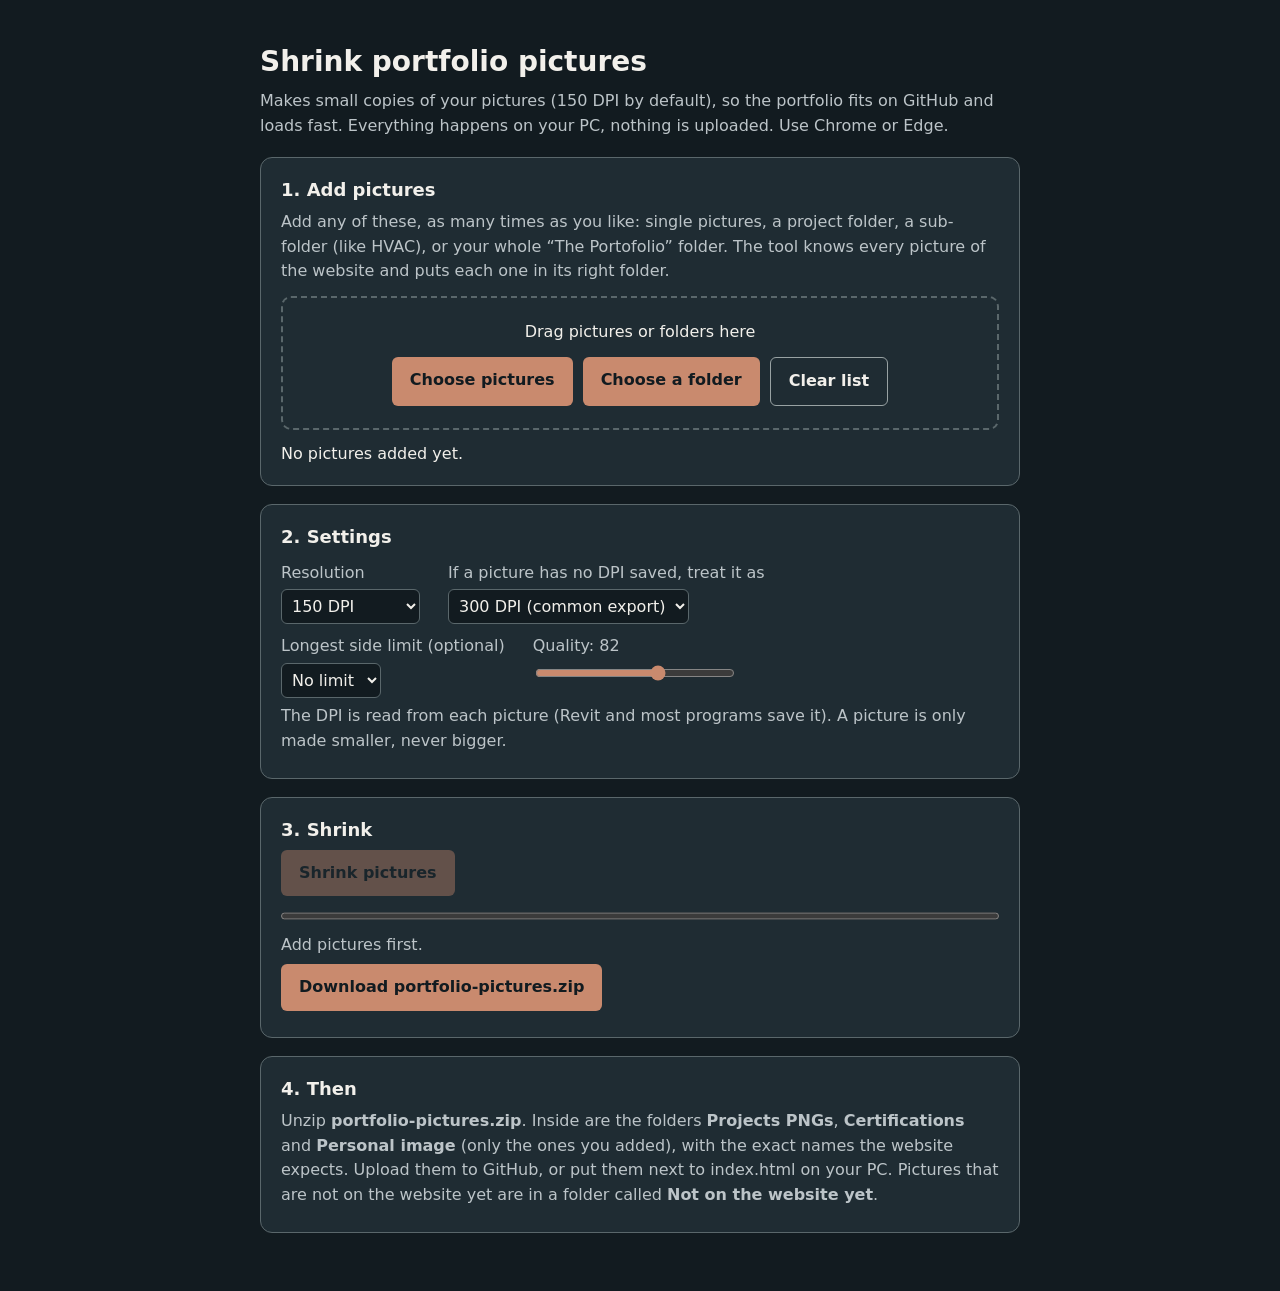
==== tools/shrink-pictures.html @ 9acc0336 "Add files via upload" ====
<!doctype html>
<html lang="en">
<head>
<meta charset="utf-8">
<meta name="viewport" content="width=device-width, initial-scale=1">
<title>Shrink portfolio pictures</title>
<style>
:root{color-scheme:dark}
body{margin:0;background:#121B20;color:#F2F0EB;font:16px/1.55 "Segoe UI",system-ui,sans-serif;padding:40px 20px}
main{max-width:760px;margin:0 auto}
h1{font-size:28px;margin:0 0 6px}
p{color:#BCC4C8;margin:6px 0}
.box{background:#1F2C33;border:1px solid #5A676B;border-radius:12px;padding:18px 20px;margin:18px 0}
.box strong{font-size:18px}
.drop{border:2px dashed #5A676B;border-radius:10px;padding:22px;text-align:center;margin-top:12px;transition:border-color .2s,background .2s}
.drop.over{border-color:#C98A6E;background:rgba(201,138,110,.08)}
.btns{display:flex;gap:10px;flex-wrap:wrap;justify-content:center;margin-top:12px}
button,.btn,label.pick{display:inline-block;background:#C98A6E;color:#121B20;border:0;border-radius:6px;padding:11px 18px;font:inherit;font-weight:700;cursor:pointer;text-decoration:none}
button.ghost{background:transparent;color:#F2F0EB;border:1px solid #98A2A3}
button:disabled{opacity:.4;cursor:default}
input[type=file]{display:none}
select{font:inherit;padding:6px;background:#121B20;color:#F2F0EB;border:1px solid #5A676B;border-radius:6px}
input[type=range]{accent-color:#C98A6E;width:200px}
progress{width:100%;height:14px;accent-color:#C98A6E}
.row{display:flex;gap:28px;flex-wrap:wrap}
.lab{display:block;margin:10px 0 4px;color:#BCC4C8}
#summary{margin-top:12px;color:#F2F0EB}
#log{font:13px/1.5 Consolas,monospace;color:#DDA98F;max-height:220px;overflow:auto;white-space:pre-wrap;margin-top:8px}
</style>
</head>
<body>
<main>
<h1>Shrink portfolio pictures</h1>
<p>Makes small copies of your pictures (150 DPI by default), so the portfolio fits on GitHub and loads fast. Everything happens on your PC, nothing is uploaded. Use Chrome or Edge.</p>

<div class="box">
  <strong>1. Add pictures</strong>
  <p>Add any of these, as many times as you like: single pictures, a project folder, a sub-folder (like HVAC), or your whole “The Portofolio” folder. The tool knows every picture of the website and puts each one in its right folder.</p>
  <div class="drop" id="drop">
    Drag pictures or folders here
    <div class="btns">
      <label class="pick" for="pickFiles">Choose pictures</label>
      <label class="pick" for="pickFolder">Choose a folder</label>
      <button class="ghost" id="clear" type="button">Clear list</button>
    </div>
  </div>
  <input type="file" id="pickFiles" multiple accept=".png,.jpg,.jpeg">
  <input type="file" id="pickFolder" webkitdirectory multiple>
  <div id="summary">No pictures added yet.</div>
</div>

<div class="box">
  <strong>2. Settings</strong>
  <div class="row">
    <div><label class="lab" for="dpi">Resolution</label>
      <select id="dpi"><option value="0">Keep original</option><option value="100">100 DPI</option><option value="150" selected>150 DPI</option><option value="200">200 DPI</option><option value="300">300 DPI</option></select></div>
    <div><label class="lab" for="assume">If a picture has no DPI saved, treat it as</label>
      <select id="assume"><option value="300" selected>300 DPI (common export)</option><option value="200">200 DPI</option><option value="600">600 DPI</option><option value="0">Don’t resize it</option></select></div>
  </div>
  <div class="row">
    <div><label class="lab" for="max">Longest side limit (optional)</label>
      <select id="max"><option value="0" selected>No limit</option><option value="2800">2800 px</option><option value="3600">3600 px</option><option value="5000">5000 px</option></select></div>
    <div><label class="lab" for="q">Quality: <span id="qv">82</span></label><input type="range" id="q" min="60" max="95" value="82"></div>
  </div>
  <p>The DPI is read from each picture (Revit and most programs save it). A picture is only made smaller, never bigger.</p>
</div>

<div class="box">
  <strong>3. Shrink</strong>
  <p><button id="go" type="button" disabled>Shrink pictures</button></p>
  <progress id="bar" value="0" max="1"></progress>
  <p id="status">Add pictures first.</p>
  <p><a id="dl" class="btn" hidden>Download portfolio-pictures.zip</a></p>
  <div id="log"></div>
</div>

<div class="box">
  <strong>4. Then</strong>
  <p>Unzip <b>portfolio-pictures.zip</b>. Inside are the folders <b>Projects PNGs</b>, <b>Certifications</b> and <b>Personal image</b> (only the ones you added), with the exact names the website expects. Upload them to GitHub, or put them next to index.html on your PC. Pictures that are not on the website yet are in a folder called <b>Not on the website yet</b>.</p>
</div>
</main>

<script src="../assets/js/data.js"></script>
<script>
/*ZIP-START*/
/* A tiny ZIP writer (files are stored as they are: WebP is already compressed). */
var CRC_TABLE = (function () {
  var t = new Uint32Array(256);
  for (var n = 0; n < 256; n++) { var c = n; for (var k = 0; k < 8; k++) c = (c & 1) ? (0xEDB88320 ^ (c >>> 1)) : (c >>> 1); t[n] = c >>> 0; }
  return t;
})();
function crc32(data) {
  var c = 0xFFFFFFFF;
  for (var i = 0; i < data.length; i++) c = CRC_TABLE[(c ^ data[i]) & 0xFF] ^ (c >>> 8);
  return (c ^ 0xFFFFFFFF) >>> 0;
}
function ZipWriter() { this.parts = []; this.entries = []; this.offset = 0; }
ZipWriter.prototype.add = function (name, data) {
  var nameBytes = new TextEncoder().encode(name), crc = crc32(data), now = new Date();
  var time = (now.getHours() << 11) | (now.getMinutes() << 5) | (now.getSeconds() >> 1);
  var date = ((now.getFullYear() - 1980) << 9) | ((now.getMonth() + 1) << 5) | now.getDate();
  var h = new DataView(new ArrayBuffer(30));
  h.setUint32(0, 0x04034b50, true); h.setUint16(4, 20, true); h.setUint16(6, 0x0800, true); h.setUint16(8, 0, true);
  h.setUint16(10, time, true); h.setUint16(12, date, true); h.setUint32(14, crc, true);
  h.setUint32(18, data.length, true); h.setUint32(22, data.length, true); h.setUint16(26, nameBytes.length, true); h.setUint16(28, 0, true);
  this.parts.push(h.buffer, nameBytes, data);
  this.entries.push({ nameBytes: nameBytes, crc: crc, size: data.length, offset: this.offset, time: time, date: date });
  this.offset += 30 + nameBytes.length + data.length;
};
ZipWriter.prototype.finish = function () {
  var cd = [], cdSize = 0;
  this.entries.forEach(function (e) {
    var c = new DataView(new ArrayBuffer(46));
    c.setUint32(0, 0x02014b50, true); c.setUint16(4, 20, true); c.setUint16(6, 20, true); c.setUint16(8, 0x0800, true); c.setUint16(10, 0, true);
    c.setUint16(12, e.time, true); c.setUint16(14, e.date, true); c.setUint32(16, e.crc, true);
    c.setUint32(20, e.size, true); c.setUint32(24, e.size, true); c.setUint16(28, e.nameBytes.length, true);
    c.setUint16(30, 0, true); c.setUint16(32, 0, true); c.setUint16(34, 0, true); c.setUint16(36, 0, true); c.setUint32(38, 0, true); c.setUint32(42, e.offset, true);
    cd.push(c.buffer, e.nameBytes); cdSize += 46 + e.nameBytes.length;
  });
  var end = new DataView(new ArrayBuffer(22));
  end.setUint32(0, 0x06054b50, true); end.setUint16(4, 0, true); end.setUint16(6, 0, true);
  end.setUint16(8, this.entries.length, true); end.setUint16(10, this.entries.length, true);
  end.setUint32(12, cdSize, true); end.setUint32(16, this.offset, true); end.setUint16(20, 0, true);
  return new Blob(this.parts.concat(cd, [end.buffer]), { type: 'application/zip' });
};
/*ZIP-END*/

/*MATCH-START*/
/* Every picture the website uses, from assets/js/data.js */
var EXPECTED = [], BY_NAME = {};
function addExpected(path) {
  var e = { path: path, segs: path.toLowerCase().split('/') };
  EXPECTED.push(e);
  var n = e.segs[e.segs.length - 1];
  (BY_NAME[n] = BY_NAME[n] || []).push(e);
}
function loadExpected() {
  if (typeof PROJECTS === 'undefined') return false;
  PROJECTS.forEach(function (p) {
    (function walk(groups) {
      groups.forEach(function (g) {
        (g.files || []).forEach(function (f) { addExpected('Projects PNGs/' + p.root + '/' + g.dir + '/' + f); });
        walk(g.children || []);
      });
    })(p.groups);
  });
  (typeof CERTIFICATES !== 'undefined' ? CERTIFICATES : []).forEach(function (c) { addExpected('Certifications/' + c.file); });
  addExpected('Personal image/M');
  return true;
}
/* Finds where a picture belongs, from its name and the folders around it.
   rel = "ASTER Mall/DRAIN/x.png", "HVAC/x.png" or just "x.png" */
function placeFor(rel) {
  var segs = rel.replace(/\\/g, '/').split('/').filter(Boolean).map(function (s) { return s.toLowerCase(); });
  segs[segs.length - 1] = segs[segs.length - 1].replace(/\.(png|jpe?g|webp)$/i, '');
  var cands = BY_NAME[segs[segs.length - 1]] || [];
  if (!cands.length) return { status: 'other' };
  var best = 0, hits = [];
  cands.forEach(function (e) {
    var L = 0;
    while (L < segs.length && L < e.segs.length && segs[segs.length - 1 - L] === e.segs[e.segs.length - 1 - L]) L++;
    if (L > best) { best = L; hits = [e]; } else if (L === best) hits.push(e);
  });
  if (hits.length === 1) return { status: 'ok', path: hits[0].path };
  return { status: 'unclear', options: hits.map(function (e) { return e.path; }) };
}
/*MATCH-END*/

var HAVE_DATA = loadExpected();
var items = [], seen = {};
function $(id) { return document.getElementById(id); }
function mb(n) { return (n / 1048576).toFixed(1); }
function log(t) { $('log').textContent += t + '\n'; }
var WEBP = document.createElement('canvas').toDataURL('image/webp').indexOf('data:image/webp') === 0;
var TYPE = WEBP ? 'image/webp' : 'image/jpeg', EXT = WEBP ? '.webp' : '.jpg';

function addFiles(list) {
  list.forEach(function (x) {
    if (!/\.(png|jpe?g)$/i.test(x.file.name)) return;
    var rel = (x.rel || x.file.name).replace(/\\/g, '/');
    var place = HAVE_DATA ? placeFor(rel) : { status: 'other' };
    var key = place.status === 'ok' ? place.path.toLowerCase() : rel.toLowerCase();
    if (seen[key]) return;
    seen[key] = true;
    items.push({ file: x.file, rel: rel, place: place });
  });
  showSummary();
}
function showSummary() {
  var ok = items.filter(function (i) { return i.place.status === 'ok'; });
  var other = items.filter(function (i) { return i.place.status === 'other'; });
  var unclear = items.filter(function (i) { return i.place.status === 'unclear'; });
  var size = items.reduce(function (s, i) { return s + i.file.size; }, 0);
  $('summary').textContent = items.length
    ? items.length + ' pictures added (' + mb(size) + ' MB): ' + ok.length + ' placed in their website folders' +
      (other.length ? ', ' + other.length + ' not on the website yet' : '') + (unclear.length ? ', ' + unclear.length + ' unclear (skipped, see below)' : '') + '.'
    : 'No pictures added yet.';
  $('log').textContent = '';
  if (!HAVE_DATA) log('Note: assets/js/data.js was not found. Keep this tool inside the Portfolio "tools" folder so it can place the pictures.');
  unclear.forEach(function (i) {
    log('Unclear: ' + i.rel + ' (the same name is in ' + i.place.options.length + ' folders, e.g. ' + i.place.options.slice(0, 2).join(' and ') + '). Add its bigger folder instead.');
  });
  $('go').disabled = !(ok.length + other.length);
  $('status').textContent = items.length ? 'Ready. Click “Shrink pictures”, or add more.' : 'Add pictures first.';
  $('dl').hidden = true;
}

$('pickFiles').onchange = function () {
  addFiles(Array.prototype.map.call(this.files, function (f) { return { file: f, rel: f.name }; })); this.value = '';
};
$('pickFolder').onchange = function () {
  addFiles(Array.prototype.map.call(this.files, function (f) { return { file: f, rel: f.webkitRelativePath || f.name }; })); this.value = '';
};
$('clear').onclick = function () { items = []; seen = {}; showSummary(); };

/* drag and drop of pictures and folders */
function readEntry(entry, out) {
  return new Promise(function (res) {
    if (entry.isFile) {
      entry.file(function (f) { out.push({ file: f, rel: entry.fullPath.replace(/^\//, '') }); res(); }, function () { res(); });
    } else if (entry.isDirectory) {
      var reader = entry.createReader(), all = [];
      (function more() {
        reader.readEntries(function (es) {
          if (!es.length) { Promise.all(all.map(function (e) { return readEntry(e, out); })).then(function () { res(); }); }
          else { all = all.concat(Array.prototype.slice.call(es)); more(); }
        }, function () { res(); });
      })();
    } else res();
  });
}
var drop = $('drop');
['dragenter', 'dragover'].forEach(function (t) { drop.addEventListener(t, function (e) { e.preventDefault(); drop.classList.add('over'); }); });
['dragleave', 'drop'].forEach(function (t) { drop.addEventListener(t, function () { drop.classList.remove('over'); }); });
drop.addEventListener('drop', function (e) {
  e.preventDefault();
  var entries = Array.prototype.map.call(e.dataTransfer.items || [], function (it) { return it.webkitGetAsEntry && it.webkitGetAsEntry(); }).filter(Boolean);
  if (!entries.length) { addFiles(Array.prototype.map.call(e.dataTransfer.files, function (f) { return { file: f, rel: f.name }; })); return; }
  $('summary').textContent = 'Reading the dropped pictures...';
  var out = [];
  Promise.all(entries.map(function (en) { return readEntry(en, out); })).then(function () { addFiles(out); });
});

$('q').oninput = function () { $('qv').textContent = $('q').value; };

/*DPI-START*/
/* Reads the DPI saved in a PNG (pHYs chunk) or JPEG (JFIF header). 0 = not saved. */
function readDpi(file) {
  return file.slice(0, 262144).arrayBuffer().then(function (buf) {
    var b = new DataView(buf), u = new Uint8Array(buf);
    if (u[0] === 0x89 && u[1] === 0x50 && u[2] === 0x4E && u[3] === 0x47) {
      var p = 8;
      while (p + 8 <= u.length) {
        var len = b.getUint32(p), type = String.fromCharCode(u[p + 4], u[p + 5], u[p + 6], u[p + 7]);
        if (type === 'pHYs' && p + 17 <= u.length) { var x = b.getUint32(p + 8); return u[p + 16] === 1 && x ? Math.round(x * 0.0254) : 0; }
        if (type === 'IDAT' || type === 'IEND') return 0;
        p += 12 + len;
      }
      return 0;
    }
    if (u[0] === 0xFF && u[1] === 0xD8) {
      var q = 2;
      while (q + 14 < u.length && u[q] === 0xFF) {
        var marker = u[q + 1], seg = b.getUint16(q + 2);
        if (marker === 0xE0 && String.fromCharCode(u[q + 4], u[q + 5], u[q + 6], u[q + 7]) === 'JFIF') {
          var units = u[q + 11], d = b.getUint16(q + 12);
          return units === 1 ? d : units === 2 ? Math.round(d * 2.54) : 0;
        }
        if (marker === 0xDA) break;
        q += 2 + seg;
      }
    }
    return 0;
  });
}
/* How much to shrink: to the target DPI, and below the optional side limit. Never enlarges. */
function scaleFor(w, h, dpiFound, o) {
  var src = dpiFound || o.assume, s = 1;
  if (o.dpi && src && src > o.dpi) s = o.dpi / src;
  if (o.maxSide) s = Math.min(s, o.maxSide / Math.max(w, h));
  return Math.min(1, s);
}
/*DPI-END*/

function shrink(file, o) {
  return readDpi(file).then(function (dpi) {
    return createImageBitmap(file).then(function (bmp) {
      var s = scaleFor(bmp.width, bmp.height, dpi, o);
      var w = Math.max(1, Math.round(bmp.width * s)), h = Math.max(1, Math.round(bmp.height * s));
      var c = document.createElement('canvas'); c.width = w; c.height = h;
      var g = c.getContext('2d');
      if (TYPE === 'image/jpeg') { g.fillStyle = '#fff'; g.fillRect(0, 0, w, h); }
      g.imageSmoothingEnabled = true; g.imageSmoothingQuality = 'high';
      g.drawImage(bmp, 0, 0, w, h);
      if (bmp.close) bmp.close();
      return new Promise(function (res) { c.toBlob(res, TYPE, o.q); }).then(function (blob) {
        c.width = c.height = 0;
        return blob.arrayBuffer();
      }).then(function (buf) { return { data: new Uint8Array(buf), dpi: dpi }; });
    });
  });
}

$('go').onclick = async function () {
  var todo = items.filter(function (i) { return i.place.status !== 'unclear'; });
  $('go').disabled = true; $('dl').hidden = true;
  var o = { dpi: +$('dpi').value, assume: +$('assume').value, maxSide: +$('max').value, q: $('q').value / 100 };
  var zip = new ZipWriter(), before = 0, after = 0, done = 0, failed = 0, dpis = {};
  $('bar').max = todo.length; $('bar').value = 0;
  for (var i = 0; i < todo.length; i++) {
    var x = todo[i];
    $('status').textContent = 'Working on ' + (i + 1) + ' of ' + todo.length + ': ' + x.rel;
    try {
      var r = await shrink(x.file, o);
      var name = x.place.status === 'ok' ? x.place.path + EXT : 'Not on the website yet/' + x.rel.replace(/\.(png|jpe?g)$/i, EXT);
      zip.add(name, r.data);
      var k = r.dpi ? r.dpi + ' DPI' : 'no DPI saved';
      dpis[k] = (dpis[k] || 0) + 1;
      before += x.file.size; after += r.data.length; done++;
    } catch (e) { failed++; log('Could not convert: ' + x.rel); }
    $('bar').value = i + 1;
    await new Promise(function (res) { setTimeout(res, 0); });
  }
  var a = $('dl');
  a.href = URL.createObjectURL(zip.finish()); a.download = 'portfolio-pictures.zip'; a.hidden = false;
  var found = Object.keys(dpis).map(function (k) { return dpis[k] + ' at ' + k; }).join(', ');
  $('status').textContent = 'Done: ' + done + ' pictures, ' + mb(before) + ' MB → ' + mb(after) + ' MB.' + (failed ? ' ' + failed + ' could not be converted (listed below).' : '');
  log('Original resolution: ' + found + (dpis['no DPI saved'] ? (o.assume ? ' (treated as ' + o.assume + ' DPI)' : ' (kept their size)') : '') + '.');
  if (after > 300 * 1048576) log('The result is still over 300 MB, which may be too heavy for GitHub Pages. Try 100 DPI, or a longest side limit of 3600 px.');
  $('go').disabled = false;
};
</script>
</body>
</html>
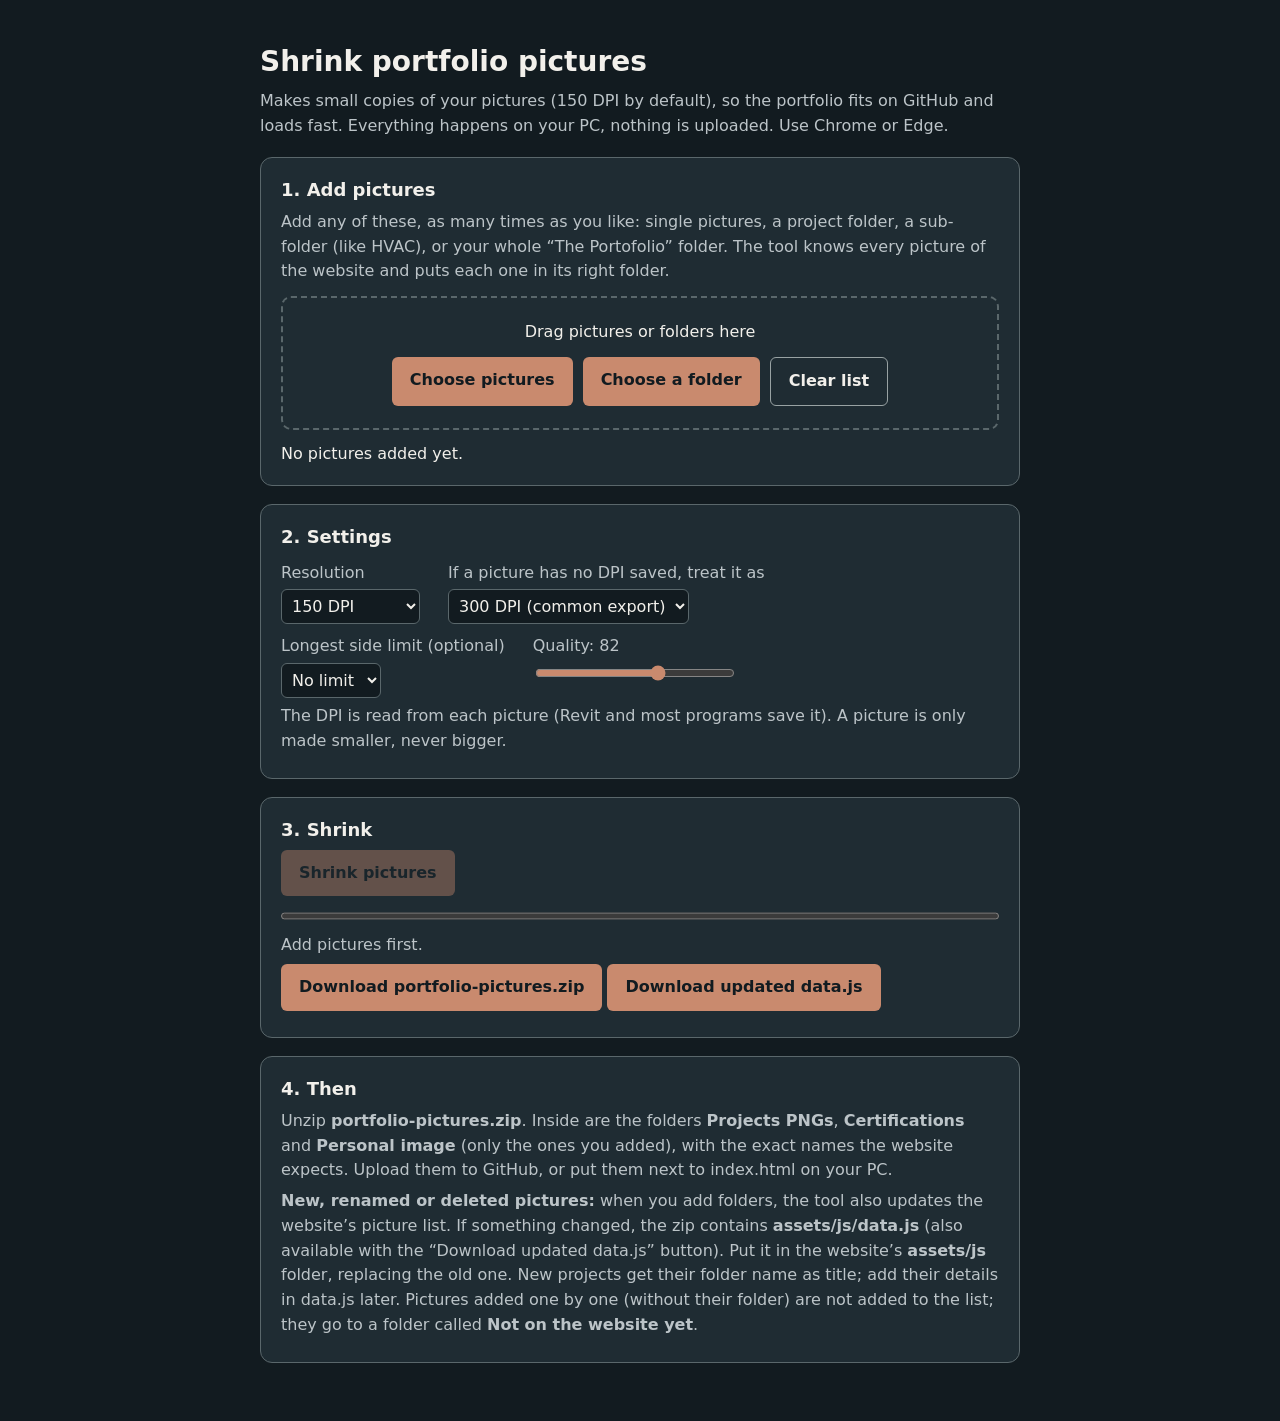
==== commit 29d6ceb6: "Add files via upload" ====
--- a/tools/shrink-pictures.html
+++ b/tools/shrink-pictures.html
@@ -70,13 +70,14 @@
   <p><button id="go" type="button" disabled>Shrink pictures</button></p>
   <progress id="bar" value="0" max="1"></progress>
   <p id="status">Add pictures first.</p>
-  <p><a id="dl" class="btn" hidden>Download portfolio-pictures.zip</a></p>
+  <p><a id="dl" class="btn" hidden>Download portfolio-pictures.zip</a> <a id="dlData" class="btn" hidden>Download updated data.js</a></p>
   <div id="log"></div>
 </div>
 
 <div class="box">
   <strong>4. Then</strong>
-  <p>Unzip <b>portfolio-pictures.zip</b>. Inside are the folders <b>Projects PNGs</b>, <b>Certifications</b> and <b>Personal image</b> (only the ones you added), with the exact names the website expects. Upload them to GitHub, or put them next to index.html on your PC. Pictures that are not on the website yet are in a folder called <b>Not on the website yet</b>.</p>
+  <p>Unzip <b>portfolio-pictures.zip</b>. Inside are the folders <b>Projects PNGs</b>, <b>Certifications</b> and <b>Personal image</b> (only the ones you added), with the exact names the website expects. Upload them to GitHub, or put them next to index.html on your PC.</p>
+  <p><b>New, renamed or deleted pictures:</b> when you add folders, the tool also updates the website’s picture list. If something changed, the zip contains <b>assets/js/data.js</b> (also available with the “Download updated data.js” button). Put it in the website’s <b>assets/js</b> folder, replacing the old one. New projects get their folder name as title; add their details in data.js later. Pictures added one by one (without their folder) are not added to the list; they go to a folder called <b>Not on the website yet</b>.</p>
 </div>
 </main>
 
@@ -137,6 +138,7 @@
 function loadExpected() {
   if (typeof PROJECTS === 'undefined') return false;
   PROJECTS.forEach(function (p) {
+    (p.files || []).forEach(function (f) { addExpected('Projects PNGs/' + p.root + '/' + f.replace(/\.(png|jpe?g|webp)$/i, '')); });
     (function walk(groups) {
       groups.forEach(function (g) {
         (g.files || []).forEach(function (f) { addExpected('Projects PNGs/' + p.root + '/' + g.dir + '/' + f); });
@@ -166,6 +168,187 @@
 }
 /*MATCH-END*/
 
+
+/*DATA-START*/
+/* Builds an updated picture list (data.js) from the folders you added. */
+function clone(o) { return JSON.parse(JSON.stringify(o)); }
+function ucmp(a, b) { a = a.toUpperCase(); b = b.toUpperCase(); return a < b ? -1 : a > b ? 1 : 0; }
+function stripExt(n) { return n.replace(/\.(png|jpe?g|webp)$/i, ''); }
+function collapseDoubles(folders) {
+  var out = [];
+  folders.forEach(function (f) { if (!out.length || out[out.length - 1].toLowerCase() !== f.toLowerCase()) out.push(f); });
+  return out;
+}
+/* Where a picture goes on the website (path without extension), or null if it cannot be told */
+function webPathFor(it) {
+  var segs = it.rel.split('/'), name = stripExt(segs.pop()), folders = collapseDoubles(segs);
+  if (!folders.length) return it.place.status === 'ok' ? it.place.path : null;
+  var low = folders.map(function (s) { return s.toLowerCase(); });
+  var tops = ['projects pngs', 'certifications', 'personal image'], real = ['Projects PNGs', 'Certifications', 'Personal image'];
+  for (var t = 0; t < tops.length; t++) {
+    var i = low.indexOf(tops[t]);
+    if (i >= 0) return [real[t]].concat(folders.slice(i + 1), [name]).join('/');
+  }
+  if (it.place.status === 'ok') {
+    /* the folders above the one you chose come from the website list, the rest from your PC */
+    var df = it.place.path.split('/').slice(0, -1), dl = df.map(function (s) { return s.toLowerCase(); });
+    var j = dl.indexOf(low[0]);
+    if (j < 0) j = Math.max(1, df.length - folders.length);
+    return df.slice(0, j).concat(folders, [name]).join('/');
+  }
+  var projTop = PROJECTS.map(function (p) { return p.root.split('/')[0].toLowerCase(); });
+  if (projTop.indexOf(low[0]) >= 0) return ['Projects PNGs'].concat(folders, [name]).join('/');
+  var certTop = CERTIFICATES.map(function (c) { return c.file.split('/')[0].toLowerCase(); });
+  if (certTop.indexOf(low[0]) >= 0) return ['Certifications'].concat(folders, [name]).join('/');
+  return null;
+}
+/* Folders you added completely (choosing or dropping a folder always brings everything inside it) */
+function completeFolders(it, web) {
+  var relFolders = collapseDoubles(it.rel.split('/').slice(0, -1)), wf = web.split('/').slice(0, -1), res = [];
+  var n = Math.min(relFolders.length, wf.length);
+  for (var k = wf.length - n; k < wf.length; k++) res.push(wf.slice(0, k + 1).join('/').toLowerCase());
+  return res;
+}
+function buildTree(list) {
+  var root = { name: '', files: [], subs: new Map() }, C = new Set();
+  list.forEach(function (it) {
+    if (it.rel.indexOf('/') < 0) return;           /* single pictures do not change the list */
+    var web = webPathFor(it);
+    if (!web) return;
+    completeFolders(it, web).forEach(function (f) { C.add(f); });
+    var segs = web.split('/'), name = segs.pop(), node = root;
+    segs.forEach(function (s) {
+      var k = s.toLowerCase();
+      if (!node.subs.has(k)) node.subs.set(k, { name: s, files: [], subs: new Map() });
+      node = node.subs.get(k);
+    });
+    if (!node.files.some(function (f) { return f.name.toLowerCase() === name.toLowerCase(); })) node.files.push({ name: name, orig: it.file.name });
+  });
+  return { root: root, C: C };
+}
+function allFiles(p) {
+  var out = [];
+  (function walk(gs) { gs.forEach(function (g) { (g.files || []).forEach(function (f) { out.push(g.dir + '/' + f); }); walk(g.children || []); }); })(p.groups);
+  return out;
+}
+function buildGroup(old, sub, path, parentDir, C, report, title) {
+  var name = old ? old.name : sub.name, dir = (parentDir ? parentDir + '/' : '') + name;
+  var g = { name: name, label: old ? old.label : null, dir: dir, files: [], children: [] };
+  var found = sub.files.slice().sort(function (a, b) { return ucmp(a.orig, b.orig); }).map(function (f) { return f.name; });
+  var before = old ? (old.files || []) : [];
+  var has = function (list, f) { return list.some(function (x) { return x.toLowerCase() === f.toLowerCase(); }); };
+  if (C.has(path)) {
+    g.files = found;
+    var add = found.filter(function (f) { return !has(before, f); }), del = before.filter(function (b) { return !has(found, b); });
+    if (old && add.length) report.push(title + ' / ' + dir + ': added ' + add.join(', '));
+    if (old && del.length) report.push(title + ' / ' + dir + ': removed ' + del.join(', '));
+  } else {
+    g.files = before.slice();
+    found.forEach(function (f) { if (!has(g.files, f)) { g.files.push(f); report.push(title + ' / ' + dir + ': added ' + f); } });
+  }
+  g.children = mergeGroups(old ? (old.children || []) : [], sub, path, dir, C.has(path), C, report, title, !old);
+  return g;
+}
+function mergeGroups(oldGroups, node, path, parentDir, nodeComplete, C, report, title, quiet) {
+  var res = [], used = {};
+  oldGroups.forEach(function (g) {
+    var k = g.name.toLowerCase(), sub = node.subs.get(k);
+    if (sub) { used[k] = true; res.push(buildGroup(g, sub, path + '/' + k, parentDir, C, report, title)); }
+    else if (nodeComplete) report.push(title + ': folder removed: ' + (parentDir ? parentDir + '/' : '') + g.name);
+    else res.push(g);
+  });
+  Array.from(node.subs.keys()).filter(function (k) { return !used[k]; }).sort(ucmp).forEach(function (k) {
+    var sub = node.subs.get(k);
+    if (!quiet) report.push(title + ': new folder: ' + (parentDir ? parentDir + '/' : '') + sub.name);
+    res.push(buildGroup(null, sub, path + '/' + k, parentDir, C, report, title));
+  });
+  /* a folder you added completely keeps the same order as on your PC */
+  if (nodeComplete) res.sort(function (a, b) { return ucmp(a.name, b.name); });
+  return res;
+}
+function buildProject(old, node, path, C, report) {
+  var p = old ? clone(old) : { title: node.name, root: node.name, place: '', company: '', role: [], summary: '', tags: [], cover: '', groups: [] };
+  p.root = old ? old.root.split('/')[0] : node.name;
+  p.groups = mergeGroups(old ? old.groups : [], node, path, '', C.has(path), C, report, p.title, !old);
+  /* pictures directly in the project folder (e.g. "ASTER Cover") */
+  var rootFound = node.files.slice().sort(function (a, b) { return ucmp(a.orig, b.orig); }).map(function (f) { return f.name; });
+  var rootBefore = (old ? (old.files || []) : []).map(stripExt), same = function (a, b) { return stripExt(a).toLowerCase() === stripExt(b).toLowerCase(); };
+  if (C.has(path)) {
+    rootFound.filter(function (f) { return !rootBefore.some(function (b) { return same(b, f); }); }).forEach(function (f) { if (old) report.push(p.title + ': added ' + f + ' (project folder)'); });
+    rootBefore.filter(function (b) { return !rootFound.some(function (f) { return same(b, f); }); }).forEach(function (b) { report.push(p.title + ': removed ' + b + ' (project folder)'); });
+    p.files = rootFound;
+  } else {
+    p.files = (old && old.files) ? old.files.slice() : [];
+    rootFound.forEach(function (f) { if (!p.files.some(function (b) { return same(b, f); })) { p.files.push(f); report.push(p.title + ': added ' + f + ' (project folder)'); } });
+  }
+  if (!p.files.length) delete p.files;
+  var rootCover = (p.files || []).filter(function (f) { return /cover/i.test(f); })[0];
+  var files = allFiles(p).concat(p.files || []);
+  if (rootCover) p.cover = rootCover;
+  else if (!files.some(function (f) { return same(f, String(p.cover)); })) p.cover = allFiles(p)[0] || '';
+  return p;
+}
+function buildCerts(old, node, C, report) {
+  var found = [];
+  (function walk(n, prefix) {
+    n.files.slice().sort(function (a, b) { return ucmp(a.orig, b.orig); }).forEach(function (f) { found.push({ title: f.name, issuer: n.name, file: prefix + f.name }); });
+    Array.from(n.subs.keys()).sort(ucmp).forEach(function (k) { var s = n.subs.get(k); walk(s, prefix + s.name + '/'); });
+  })(node, '');
+  var res = [];
+  old.forEach(function (c) {
+    var f = found.filter(function (x) { return x.file.toLowerCase() === c.file.toLowerCase(); })[0];
+    var folder = ('certifications/' + c.file.split('/').slice(0, -1).join('/')).replace(/\/$/, '').toLowerCase();
+    if (f) { f.used = true; res.push(c); }
+    else if (C.has(folder)) report.push('Certificate removed: ' + c.title);
+    else res.push(c);
+  });
+  found.filter(function (f) { return !f.used; }).forEach(function (f) { res.push({ title: f.title, issuer: f.issuer, file: f.file }); report.push('New certificate: ' + f.title + ' (' + f.issuer + ')'); });
+  return res;
+}
+function buildData(list) {
+  var t = buildTree(list), C = t.C, report = [];
+  var projects = clone(PROJECTS), certs = clone(CERTIFICATES);
+  var pn = t.root.subs.get('projects pngs');
+  if (pn) {
+    var seen = {}, keyOf = function (p) { return p.root.split('/')[0].toLowerCase(); }, taken = {};
+    pn.subs.forEach(function (node, key) { if (projects.some(function (p) { return keyOf(p) === key; })) taken[key] = true; });
+    var nodeNames = function (n) { var out = []; (function w(x) { x.files.forEach(function (f) { out.push(f.name.toLowerCase()); }); x.subs.forEach(w); })(n); return out; };
+    pn.subs.forEach(function (node, key) {
+      seen[key] = true;
+      var idx = -1;
+      projects.forEach(function (p, i) { if (keyOf(p) === key) idx = i; });
+      if (idx < 0) {
+        /* not found by name: maybe the folder was renamed - pick the old project sharing most pictures */
+        var names = nodeNames(node), best = 0;
+        projects.forEach(function (p, i) {
+          if (taken[keyOf(p)] || pn.subs.has(keyOf(p))) return;
+          var mine = allFiles(p).map(function (f) { return f.split('/').pop().toLowerCase(); });
+          var score = names.filter(function (n) { return mine.indexOf(n) >= 0; }).length;
+          if (score > best) { best = score; idx = i; }
+        });
+        if (idx >= 0) { taken[keyOf(projects[idx])] = true; seen[keyOf(projects[idx])] = true; report.push(projects[idx].title + ': project folder renamed to "' + node.name + '"'); }
+      }
+      var p = buildProject(idx >= 0 ? projects[idx] : null, node, 'projects pngs/' + key, C, report);
+      p.root = node.name;
+      if (idx >= 0) projects[idx] = p; else { projects.push(p); report.push('New project: ' + p.title); }
+    });
+    if (C.has('projects pngs')) projects = projects.filter(function (p) {
+      var k = p.root.split('/')[0].toLowerCase();
+      if (!seen[k]) report.push('Project removed (folder not found): ' + p.title);
+      return seen[k];
+    });
+  }
+  var cn = t.root.subs.get('certifications');
+  if (cn) certs = buildCerts(certs, cn, C, report);
+  var changed = JSON.stringify(projects) !== JSON.stringify(PROJECTS) || JSON.stringify(certs) !== JSON.stringify(CERTIFICATES);
+  return { projects: projects, certs: certs, report: report, changed: changed };
+}
+var DATA_HEADER = "/* =====================================================================\n   DATA FILE - edit this file to change pictures and project details.\n   Every path is relative to index.html, so this folder works under any\n   repository name, in any sub-folder, or on any hosting service.\n\n   The picture folders and the file type are set in assets/js/config.js.\n   Folder names and file names must match exactly (capital letters, spaces).\n   This list can be updated automatically by tools/shrink-pictures.html.\n   ===================================================================== */\n\n/* Projects. Each project window mirrors its folder tree:\n   groups = sub-folders, children = folders inside a sub-folder, files = pictures (without the extension).\n   place / company / role are optional: leave '' or [] to hide them. */\n";
+function dataJs(projects, certs) {
+  return DATA_HEADER + 'var PROJECTS = ' + JSON.stringify(projects, null, 1) + ';\n\n/* Certificates: title, issuer (folder name) and picture path inside the certificates folder (without the extension). */\nvar CERTIFICATES = ' + JSON.stringify(certs, null, 1) + ';\n';
+}
+/*DATA-END*/
+
 var HAVE_DATA = loadExpected();
 var items = [], seen = {};
 function $(id) { return document.getElementById(id); }
@@ -189,11 +372,12 @@
 function showSummary() {
   var ok = items.filter(function (i) { return i.place.status === 'ok'; });
   var other = items.filter(function (i) { return i.place.status === 'other'; });
+  var placedNew = other.filter(function (i) { return HAVE_DATA && webPathFor(i); });
   var unclear = items.filter(function (i) { return i.place.status === 'unclear'; });
   var size = items.reduce(function (s, i) { return s + i.file.size; }, 0);
   $('summary').textContent = items.length
     ? items.length + ' pictures added (' + mb(size) + ' MB): ' + ok.length + ' placed in their website folders' +
-      (other.length ? ', ' + other.length + ' not on the website yet' : '') + (unclear.length ? ', ' + unclear.length + ' unclear (skipped, see below)' : '') + '.'
+      (placedNew.length ? ', ' + placedNew.length + ' new (will be added to the website list)' : '') + (other.length - placedNew.length ? ', ' + (other.length - placedNew.length) + ' not on the website yet' : '') + (unclear.length ? ', ' + unclear.length + ' unclear (skipped, see below)' : '') + '.'
     : 'No pictures added yet.';
   $('log').textContent = '';
   if (!HAVE_DATA) log('Note: assets/js/data.js was not found. Keep this tool inside the Portfolio "tools" folder so it can place the pictures.');
@@ -303,7 +487,7 @@
 
 $('go').onclick = async function () {
   var todo = items.filter(function (i) { return i.place.status !== 'unclear'; });
-  $('go').disabled = true; $('dl').hidden = true;
+  $('go').disabled = true; $('dl').hidden = true; $('dlData').hidden = true;
   var o = { dpi: +$('dpi').value, assume: +$('assume').value, maxSide: +$('max').value, q: $('q').value / 100 };
   var zip = new ZipWriter(), before = 0, after = 0, done = 0, failed = 0, dpis = {};
   $('bar').max = todo.length; $('bar').value = 0;
@@ -312,7 +496,8 @@
     $('status').textContent = 'Working on ' + (i + 1) + ' of ' + todo.length + ': ' + x.rel;
     try {
       var r = await shrink(x.file, o);
-      var name = x.place.status === 'ok' ? x.place.path + EXT : 'Not on the website yet/' + x.rel.replace(/\.(png|jpe?g)$/i, EXT);
+      var wp = HAVE_DATA ? webPathFor(x) : null;
+      var name = wp ? wp + EXT : 'Not on the website yet/' + x.rel.replace(/\.(png|jpe?g)$/i, EXT);
       zip.add(name, r.data);
       var k = r.dpi ? r.dpi + ' DPI' : 'no DPI saved';
       dpis[k] = (dpis[k] || 0) + 1;
@@ -320,6 +505,18 @@
     } catch (e) { failed++; log('Could not convert: ' + x.rel); }
     $('bar').value = i + 1;
     await new Promise(function (res) { setTimeout(res, 0); });
+  }
+  if (HAVE_DATA) {
+    var nd = buildData(items);
+    if (nd.changed) {
+      var js = dataJs(nd.projects, nd.certs);
+      zip.add('assets/js/data.js', new TextEncoder().encode(js));
+      var b = $('dlData');
+      b.href = URL.createObjectURL(new Blob([js], { type: 'text/javascript' })); b.download = 'data.js'; b.hidden = false;
+      log('Website picture list updated (' + nd.report.length + ' change' + (nd.report.length === 1 ? '' : 's') + '):');
+      nd.report.slice(0, 60).forEach(function (r) { log('  ' + r); });
+      if (nd.report.length > 60) log('  ...and ' + (nd.report.length - 60) + ' more');
+    } else { $('dlData').hidden = true; log('Website picture list: no changes needed.'); }
   }
   var a = $('dl');
   a.href = URL.createObjectURL(zip.finish()); a.download = 'portfolio-pictures.zip'; a.hidden = false;
